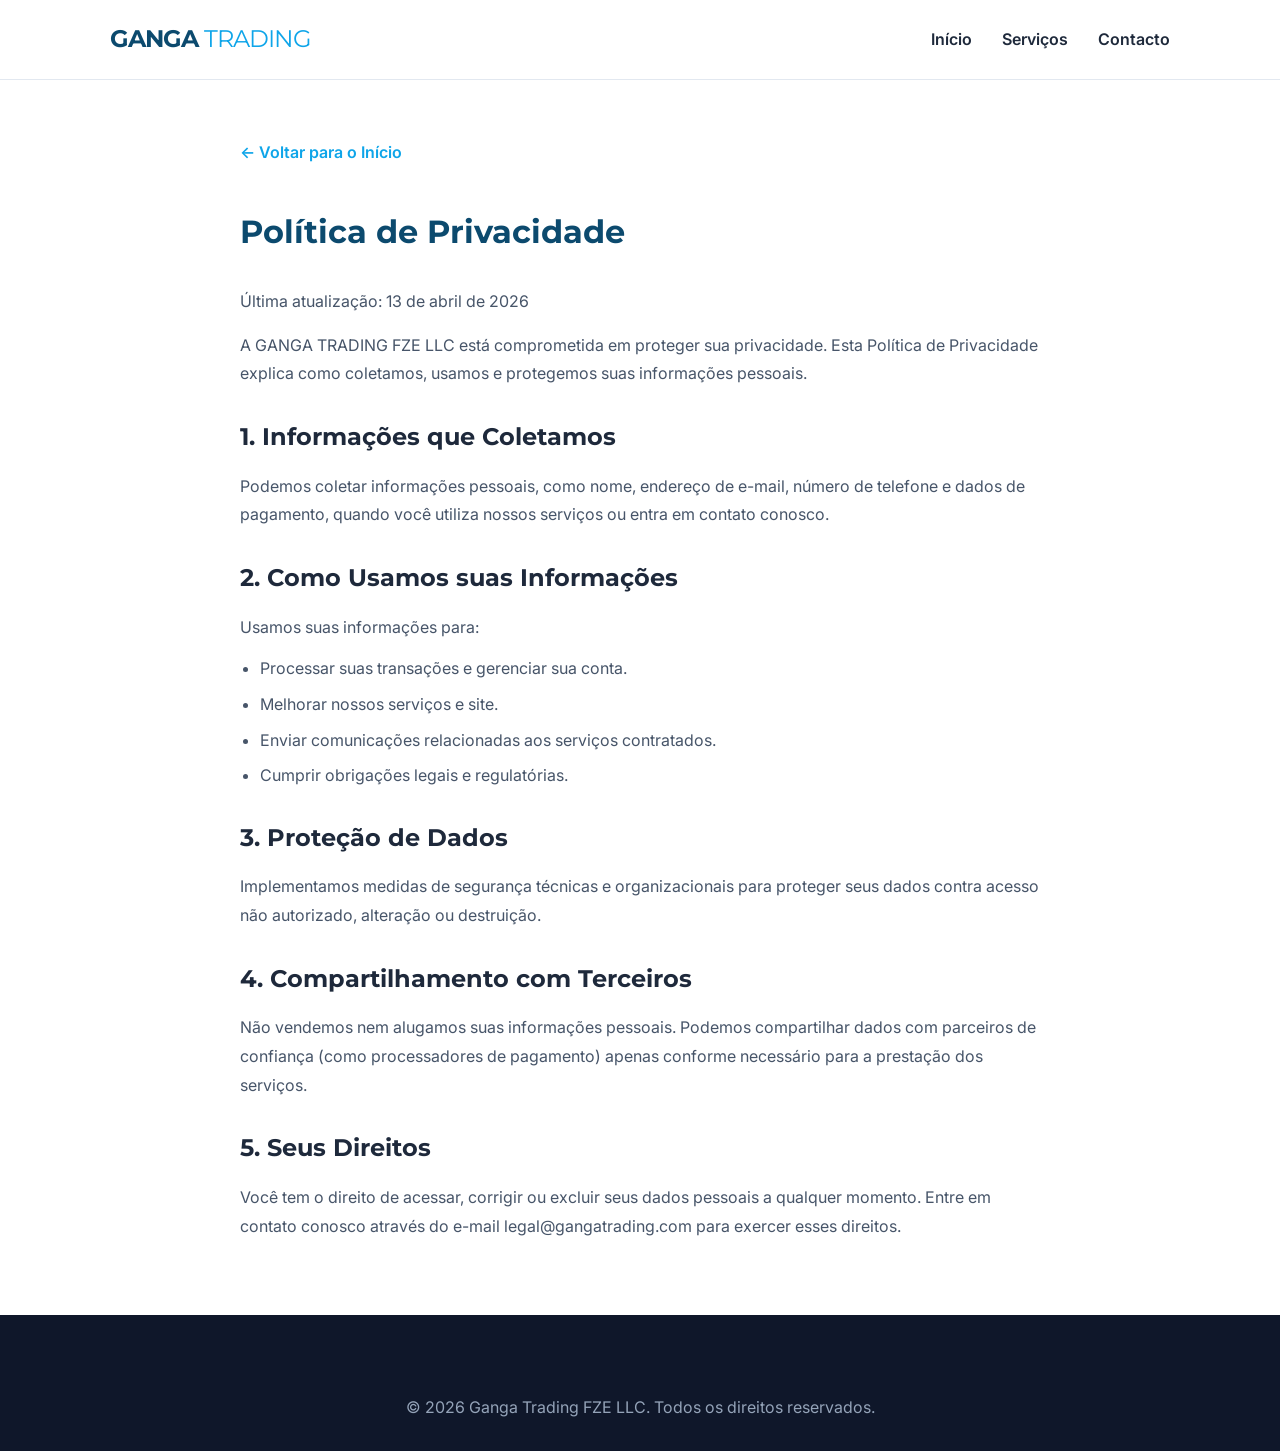
==== privacy.html @ 461d2998 "first commit" ====
<!DOCTYPE html>
<html lang="pt">

<head>
    <meta charset="UTF-8">
    <meta name="viewport" content="width=device-width, initial-scale=1.0">
    <title>Política de Privacidade | Ganga Trading FZE LLC</title>
    <link rel="stylesheet" href="style.css">
    <link href="https://fonts.googleapis.com/css2?family=Inter:wght@400;600;700&family=Montserrat:wght@700&display=swap"
        rel="stylesheet">
    <style>
        .legal-content {
            padding: 60px 0;
            max-width: 800px;
            margin: 0 auto;
        }

        .legal-content h1 {
            margin-bottom: 30px;
            color: var(--primary-color);
        }

        .legal-content h2 {
            margin: 30px 0 15px;
            font-size: 1.5rem;
        }

        .legal-content p {
            margin-bottom: 15px;
            color: #475569;
            line-height: 1.8;
        }

        .legal-content ul {
            margin-bottom: 20px;
            padding-left: 20px;
            color: #475569;
        }

        .legal-content li {
            margin-bottom: 10px;
        }

        .back-link {
            margin-bottom: 40px;
            display: inline-block;
            color: var(--secondary-color);
            text-decoration: none;
            font-weight: 600;
        }
    </style>
</head>

<body>
    <header>
        <nav class="container">
            <div class="logo">GANGA <span>TRADING</span></div>
            <ul>
                <li><a href="index.html">Início</a></li>
                <li><a href="index.html#services">Serviços</a></li>
                <li><a href="index.html#contact">Contacto</a></li>
            </ul>
        </nav>
    </header>

    <main class="container">
        <div class="legal-content">
            <a href="index.html" class="back-link">&larr; Voltar para o Início</a>
            <h1>Política de Privacidade</h1>
            <p>Última atualização: 13 de abril de 2026</p>

            <p>A GANGA TRADING FZE LLC está comprometida em proteger sua privacidade. Esta Política de Privacidade
                explica como coletamos, usamos e protegemos suas informações pessoais.</p>

            <h2>1. Informações que Coletamos</h2>
            <p>Podemos coletar informações pessoais, como nome, endereço de e-mail, número de telefone e dados de
                pagamento, quando você utiliza nossos serviços ou entra em contato conosco.</p>

            <h2>2. Como Usamos suas Informações</h2>
            <p>Usamos suas informações para:</p>
            <ul>
                <li>Processar suas transações e gerenciar sua conta.</li>
                <li>Melhorar nossos serviços e site.</li>
                <li>Enviar comunicações relacionadas aos serviços contratados.</li>
                <li>Cumprir obrigações legais e regulatórias.</li>
            </ul>

            <h2>3. Proteção de Dados</h2>
            <p>Implementamos medidas de segurança técnicas e organizacionais para proteger seus dados contra acesso não
                autorizado, alteração ou destruição.</p>

            <h2>4. Compartilhamento com Terceiros</h2>
            <p>Não vendemos nem alugamos suas informações pessoais. Podemos compartilhar dados com parceiros de
                confiança (como processadores de pagamento) apenas conforme necessário para a prestação dos serviços.
            </p>

            <h2>5. Seus Direitos</h2>
            <p>Você tem o direito de acessar, corrigir ou excluir seus dados pessoais a qualquer momento. Entre em
                contato conosco através do e-mail legal@gangatrading.com para exercer esses direitos.</p>
        </div>
    </main>

    <footer>
        <div class="container text-center">
            <p>&copy; 2026 Ganga Trading FZE LLC. Todos os direitos reservados.</p>
        </div>
    </footer>
</body>

</html>
---- style.css ----
:root {
    --primary-color: #0c4a6e;
    /* Deep Ocean Blue */
    --secondary-color: #0ea5e9;
    /* Sky Blue */
    --accent-color: #f59e0b;
    /* Gold/Amber */
    --text-color: #1e293b;
    --light-bg: #f8fafc;
    --dark-bg: #0f172a;
    --white: #ffffff;
    --container-width: 1100px;
    --transition: all 0.3s ease;
}

* {
    margin: 0;
    padding: 0;
    box-sizing: border-box;
}

body {
    font-family: 'Inter', sans-serif;
    line-height: 1.6;
    color: var(--text-color);
    background-color: var(--white);
    overflow-x: hidden;
}

h1,
h2,
h3,
.logo {
    font-family: 'Montserrat', sans-serif;
    font-weight: 700;
}

.container {
    max-width: var(--container-width);
    margin: 0 auto;
    padding: 0 20px;
}

.text-center {
    text-align: center;
}

/* Header & Nav */
header {
    background: rgba(255, 255, 255, 0.95);
    backdrop-filter: blur(10px);
    height: 80px;
    display: flex;
    align-items: center;
    position: sticky;
    top: 0;
    z-index: 1000;
    border-bottom: 1px solid #e2e8f0;
}

nav {
    display: flex;
    justify-content: space-between;
    align-items: center;
    width: 100%;
}

.logo {
    font-size: 1.5rem;
    color: var(--primary-color);
    letter-spacing: -1px;
}

.logo span {
    color: var(--secondary-color);
    font-weight: 400;
}

nav ul {
    display: flex;
    list-style: none;
}

nav ul li {
    margin-left: 30px;
}

nav ul li a {
    text-decoration: none;
    color: var(--text-color);
    font-weight: 600;
    transition: var(--transition);
}

nav ul li a:hover {
    color: var(--secondary-color);
}

/* Hero Section */
.hero {
    background: linear-gradient(135deg, var(--primary-color) 0%, #000 100%);
    color: var(--white);
    padding: 140px 0;
    position: relative;
}

.hero::after {
    content: '';
    position: absolute;
    top: 0;
    left: 0;
    right: 0;
    bottom: 0;
    background: url('https://images.unsplash.com/photo-1486406146926-c627a92ad1ab?auto=format&fit=crop&q=80&w=2070') center/cover;
    opacity: 0.2;
    z-index: 1;
}

.hero-content {
    position: relative;
    z-index: 2;
    max-width: 700px;
}

.hero h1 {
    font-size: 3.5rem;
    line-height: 1.1;
    margin-bottom: 20px;
}

.hero h1 span {
    color: var(--secondary-color);
}

.hero p {
    font-size: 1.2rem;
    margin-bottom: 40px;
    opacity: 0.9;
}

.cta-buttons {
    display: flex;
    gap: 20px;
}

.btn {
    padding: 14px 28px;
    border-radius: 8px;
    text-decoration: none;
    font-weight: 600;
    transition: var(--transition);
    display: inline-block;
}

.btn-primary {
    background: var(--secondary-color);
    color: var(--white);
}

.btn-primary:hover {
    background: #0ea5e9e0;
    transform: translateY(-2px);
    box-shadow: 0 10px 20px rgba(14, 165, 233, 0.3);
}

.btn-secondary {
    border: 2px solid var(--white);
    color: var(--white);
}

.btn-secondary:hover {
    background: var(--white);
    color: var(--primary-color);
}

/* About Section */
.about {
    padding: 100px 0;
}

.about-grid {
    display: grid;
    grid-template-columns: 1fr 1fr;
    gap: 60px;
    align-items: center;
}

.about h2 {
    font-size: 2.5rem;
    margin-bottom: 25px;
    color: var(--primary-color);
}

.about p {
    margin-bottom: 20px;
    font-size: 1.1rem;
}

.image-box {
    width: 100%;
    height: 400px;
    background: #e2e8f0 url('https://images.unsplash.com/photo-1522202176988-66273c2fd55f?auto=format&fit=crop&q=80&w=2071') center/cover;
    border-radius: 20px;
    box-shadow: 0 20px 40px rgba(0, 0, 0, 0.1);
}

/* Services */
.services {
    background: var(--light-bg);
    padding: 100px 0;
}

.services h2 {
    font-size: 2.5rem;
    margin-bottom: 10px;
}

.section-subtitle {
    font-size: 1.1rem;
    color: #64748b;
    margin-bottom: 60px;
}

.services-grid {
    display: grid;
    grid-template-columns: repeat(3, 1fr);
    gap: 30px;
}

.service-card {
    background: var(--white);
    padding: 50px 30px;
    border-radius: 16px;
    transition: var(--transition);
    border: 1px solid #e2e8f0;
}

.service-card:hover {
    transform: translateY(-10px);
    box-shadow: 0 20px 40px rgba(0, 0, 0, 0.05);
    border-color: var(--secondary-color);
}

.service-card .icon {
    font-size: 2.5rem;
    margin-bottom: 20px;
}

.service-card h3 {
    margin-bottom: 15px;
}

/* Partners Section */
.partners {
    padding: 100px 0;
    border-top: 1px solid #e2e8f0;
}

.partners h2 {
    font-size: 2.2rem;
    margin-bottom: 50px;
    color: var(--primary-color);
}

.partners-logo-grid {
    display: flex;
    justify-content: center;
    align-items: center;
    gap: 40px;
}

.partner-logo {
    text-align: center;
    max-width: 250px;
}

.partner-logo img {
    max-width: 100%;
    height: auto;
    filter: grayscale(100%);
    opacity: 0.6;
    transition: var(--transition);
    margin-bottom: 10px;
}

.partner-logo:hover img {
    filter: grayscale(0%);
    opacity: 1;
}

.partner-logo p {
    font-size: 0.9rem;
    color: #64748b;
    font-weight: 500;
}

/* Footer */
footer {
    background: var(--dark-bg);
    color: var(--white);
    padding: 80px 0 30px;
}

.footer-grid {
    display: grid;
    grid-template-columns: 2fr 1fr 1fr;
    gap: 60px;
    margin-bottom: 60px;
}

footer .logo {
    color: var(--white);
    margin-bottom: 20px;
}

footer h4 {
    color: var(--white);
    margin-bottom: 20px;
}

footer ul {
    list-style: none;
}

footer ul li {
    margin-bottom: 10px;
}

footer ul li a {
    color: #94a3b8;
    text-decoration: none;
    transition: var(--transition);
}

footer ul li a:hover {
    color: var(--secondary-color);
}

footer p {
    color: #94a3b8;
}

.footer-bottom {
    padding-top: 30px;
    border-top: 1px solid #1e293b;
    font-size: 0.9rem;
    color: #64748b;
}

/* Responsive */
@media (max-width: 900px) {

    .about-grid,
    .services-grid,
    .footer-grid {
        grid-template-columns: 1fr;
    }

    .hero h1 {
        font-size: 2.5rem;
    }

    .hero {
        padding: 100px 0;
    }
}
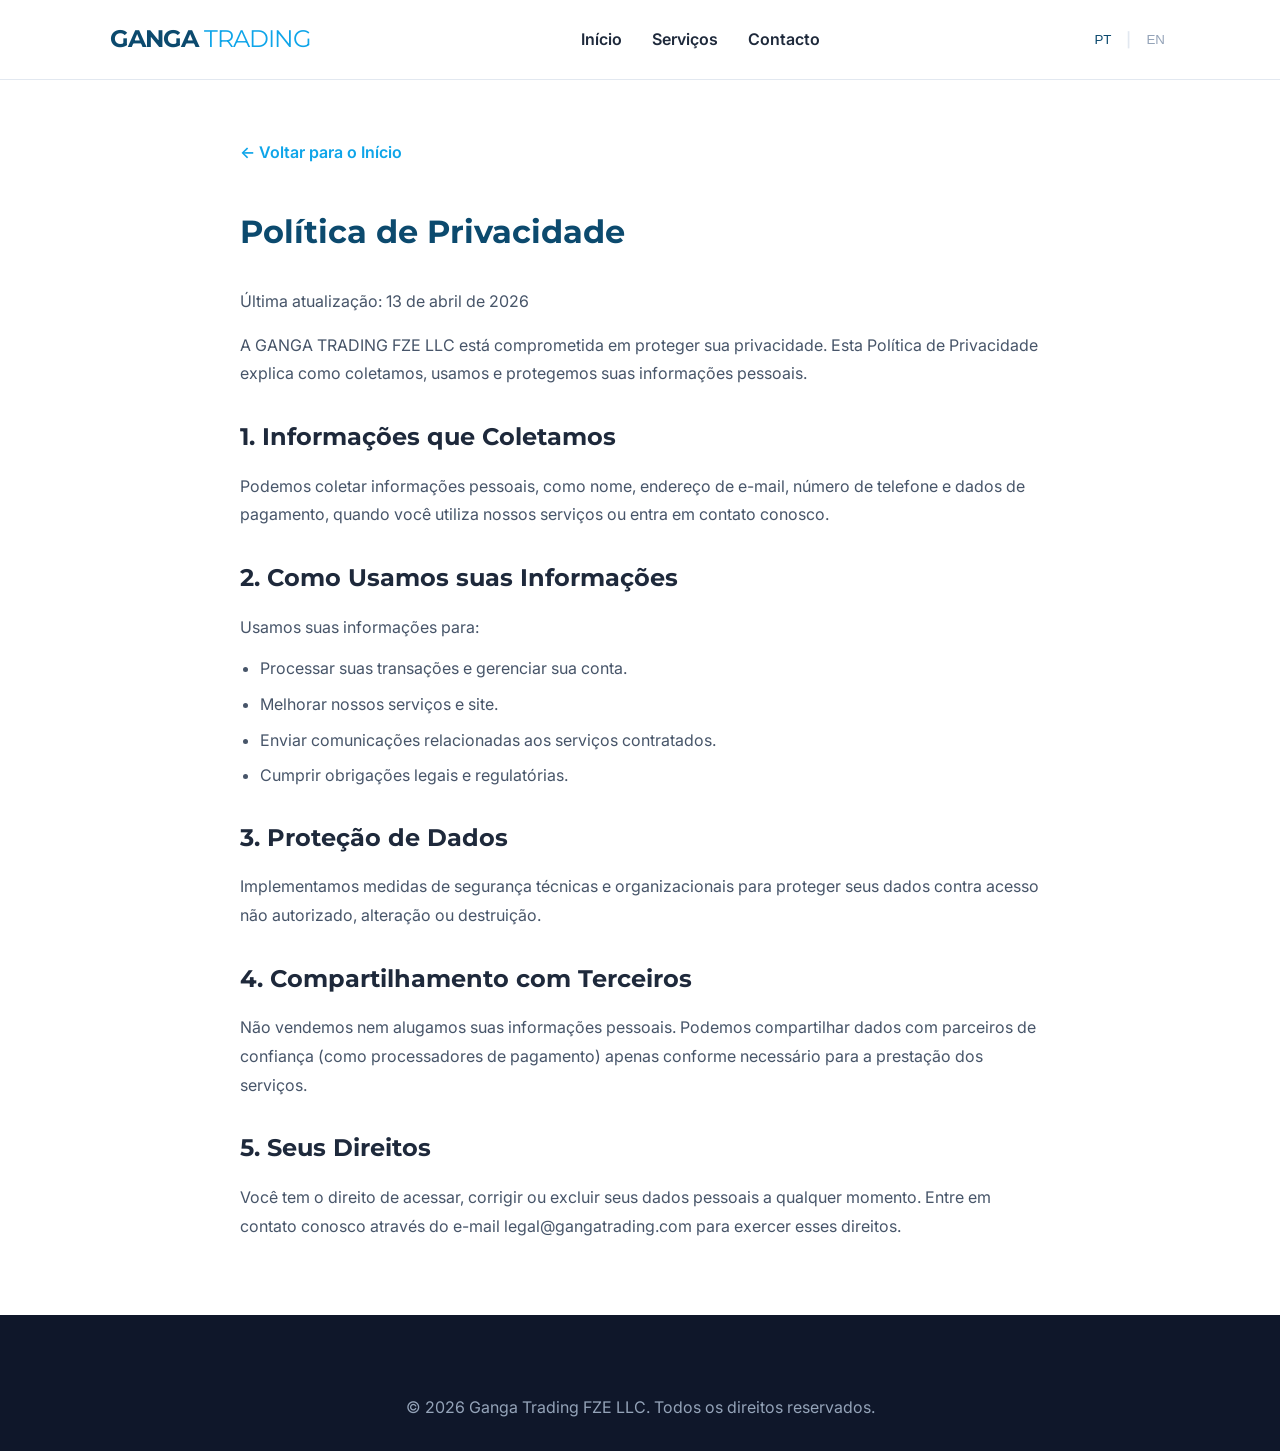
==== commit 62263cf1: "add tradutions" ====
--- a/privacy.html
+++ b/privacy.html
@@ -55,56 +55,88 @@
     <header>
         <nav class="container">
             <div class="logo">GANGA <span>TRADING</span></div>
-            <ul>
-                <li><a href="index.html">Início</a></li>
-                <li><a href="index.html#services">Serviços</a></li>
-                <li><a href="index.html#contact">Contacto</a></li>
+            <ul class="nav-links">
+                <li><a href="index.html" data-pt="Início" data-en="Home">Início</a></li>
+                <li><a href="index.html#services" data-pt="Serviços" data-en="Services">Serviços</a></li>
+                <li><a href="index.html#contact" data-pt="Contacto" data-en="Contact">Contacto</a></li>
             </ul>
+            <div class="lang-selector">
+                <button class="lang-btn active" data-lang="pt">PT</button>
+                <span class="divider">|</span>
+                <button class="lang-btn" data-lang="en">EN</button>
+            </div>
         </nav>
     </header>
 
     <main class="container">
         <div class="legal-content">
-            <a href="index.html" class="back-link">&larr; Voltar para o Início</a>
-            <h1>Política de Privacidade</h1>
-            <p>Última atualização: 13 de abril de 2026</p>
+            <a href="index.html" class="back-link" data-pt="&larr; Voltar para o Início"
+                data-en="&larr; Back to Home">&larr; Voltar para o Início</a>
+            <h1 data-pt="Política de Privacidade" data-en="Privacy Policy">Política de Privacidade</h1>
+            <p data-pt="Última atualização: 13 de abril de 2026" data-en="Last updated: April 13, 2026">Última
+                atualização: 13 de abril de 2026</p>
 
-            <p>A GANGA TRADING FZE LLC está comprometida em proteger sua privacidade. Esta Política de Privacidade
+            <p data-pt="A GANGA TRADING FZE LLC está comprometida em proteger sua privacidade. Esta Política de Privacidade explica como coletamos, usamos e protegemos suas informações pessoais."
+                data-en="GANGA TRADING FZE LLC is committed to protecting your privacy. This Privacy Policy explains how we collect, use, and protect your personal information.">
+                A GANGA TRADING FZE LLC está comprometida em proteger sua privacidade. Esta Política de Privacidade
                 explica como coletamos, usamos e protegemos suas informações pessoais.</p>
 
-            <h2>1. Informações que Coletamos</h2>
-            <p>Podemos coletar informações pessoais, como nome, endereço de e-mail, número de telefone e dados de
+            <h2 data-pt="1. Informações que Coletamos" data-en="1. Information We Collect">1. Informações que Coletamos
+            </h2>
+            <p data-pt="Podemos coletar informações pessoais, como nome, endereço de e-mail, número de telefone e dados de pagamento, quando você utiliza nossos serviços ou entra em contato conosco."
+                data-en="We may collect personal information such as name, email address, phone number, and payment data when you use our services or contact us.">
+                Podemos coletar informações pessoais, como nome, endereço de e-mail, número de telefone e dados de
                 pagamento, quando você utiliza nossos serviços ou entra em contato conosco.</p>
 
-            <h2>2. Como Usamos suas Informações</h2>
-            <p>Usamos suas informações para:</p>
+            <h2 data-pt="2. Como Usamos suas Informações" data-en="2. How We Use Your Information">2. Como Usamos suas
+                Informações</h2>
+            <p data-pt="Usamos suas informações para:" data-en="We use your information to:">Usamos suas informações
+                para:</p>
             <ul>
-                <li>Processar suas transações e gerenciar sua conta.</li>
-                <li>Melhorar nossos serviços e site.</li>
-                <li>Enviar comunicações relacionadas aos serviços contratados.</li>
-                <li>Cumprir obrigações legais e regulatórias.</li>
+                <li data-pt="Processar suas transações e gerenciar sua conta."
+                    data-en="Process your transactions and manage your account.">Processar suas transações e gerenciar
+                    sua conta.</li>
+                <li data-pt="Melhorar nossos serviços e site." data-en="Improve our services and website.">Melhorar
+                    nossos serviços e site.</li>
+                <li data-pt="Enviar comunicações relacionadas aos serviços contratados."
+                    data-en="Send communications related to the contracted services.">Enviar comunicações relacionadas
+                    aos serviços contratados.</li>
+                <li data-pt="Cumprir obrigações legais e regulatórias."
+                    data-en="Comply with legal and regulatory obligations.">Cumprir obrigações legais e regulatórias.
+                </li>
             </ul>
 
-            <h2>3. Proteção de Dados</h2>
-            <p>Implementamos medidas de segurança técnicas e organizacionais para proteger seus dados contra acesso não
+            <h2 data-pt="3. Proteção de Dados" data-en="3. Data Protection">3. Proteção de Dados</h2>
+            <p data-pt="Implementamos medidas de segurança técnicas e organizacionais para proteger seus dados contra acesso não autorizado, alteração ou destruição."
+                data-en="We implement technical and organizational security measures to protect your data against unauthorized access, alteration, or destruction.">
+                Implementamos medidas de segurança técnicas e organizacionais para proteger seus dados contra acesso não
                 autorizado, alteração ou destruição.</p>
 
-            <h2>4. Compartilhamento com Terceiros</h2>
-            <p>Não vendemos nem alugamos suas informações pessoais. Podemos compartilhar dados com parceiros de
+            <h2 data-pt="4. Compartilhamento com Terceiros" data-en="4. Sharing with Third Parties">4. Compartilhamento
+                com Terceiros</h2>
+            <p data-pt="Não vendemos nem alugamos suas informações pessoais. Podemos compartilhar dados com parceiros de confiança (como processadores de pagamento) apenas conforme necessário para a prestação dos serviços."
+                data-en="We do not sell or rent your personal information. We may share data with trusted partners (such as payment processors) only as necessary to provide services.">
+                Não vendemos nem alugamos suas informações pessoais. Podemos compartilhar dados com parceiros de
                 confiança (como processadores de pagamento) apenas conforme necessário para a prestação dos serviços.
             </p>
 
-            <h2>5. Seus Direitos</h2>
-            <p>Você tem o direito de acessar, corrigir ou excluir seus dados pessoais a qualquer momento. Entre em
+            <h2 data-pt="5. Seus Direitos" data-en="5. Your Rights">5. Seus Direitos</h2>
+            <p data-pt="Você tem o direito de acessar, corrigir ou excluir seus dados pessoais a qualquer momento. Entre em contato conosco através do e-mail legal@gangatrading.com para exercer esses direitos."
+                data-en="You have the right to access, correct, or delete your personal data at any time. Contact us at legal@gangatrading.com to exercise these rights.">
+                Você tem o direito de acessar, corrigir ou excluir seus dados pessoais a qualquer momento. Entre em
                 contato conosco através do e-mail legal@gangatrading.com para exercer esses direitos.</p>
         </div>
     </main>
 
     <footer>
         <div class="container text-center">
-            <p>&copy; 2026 Ganga Trading FZE LLC. Todos os direitos reservados.</p>
+            <p data-pt="&copy; 2026 Ganga Trading FZE LLC. Todos os direitos reservados."
+                data-en="&copy; 2026 Ganga Trading FZE LLC. All rights reserved.">&copy; 2026 Ganga Trading FZE LLC.
+                Todos os direitos reservados.</p>
         </div>
     </footer>
+
+    <script src="scripts.js"></script>
 </body>
 
 </html>
--- a/style.css
+++ b/style.css
@@ -96,6 +96,36 @@
     color: var(--secondary-color);
 }
 
+.lang-selector {
+    display: flex;
+    align-items: center;
+    gap: 10px;
+    margin-left: 30px;
+    font-size: 0.9rem;
+    font-weight: 600;
+}
+
+.lang-btn {
+    background: none;
+    border: none;
+    color: #94a3b8;
+    cursor: pointer;
+    padding: 5px;
+    transition: var(--transition);
+}
+
+.lang-btn:hover {
+    color: var(--secondary-color);
+}
+
+.lang-btn.active {
+    color: var(--primary-color);
+}
+
+.divider {
+    color: #e2e8f0;
+}
+
 /* Hero Section */
 .hero {
     background: linear-gradient(135deg, var(--primary-color) 0%, #000 100%);
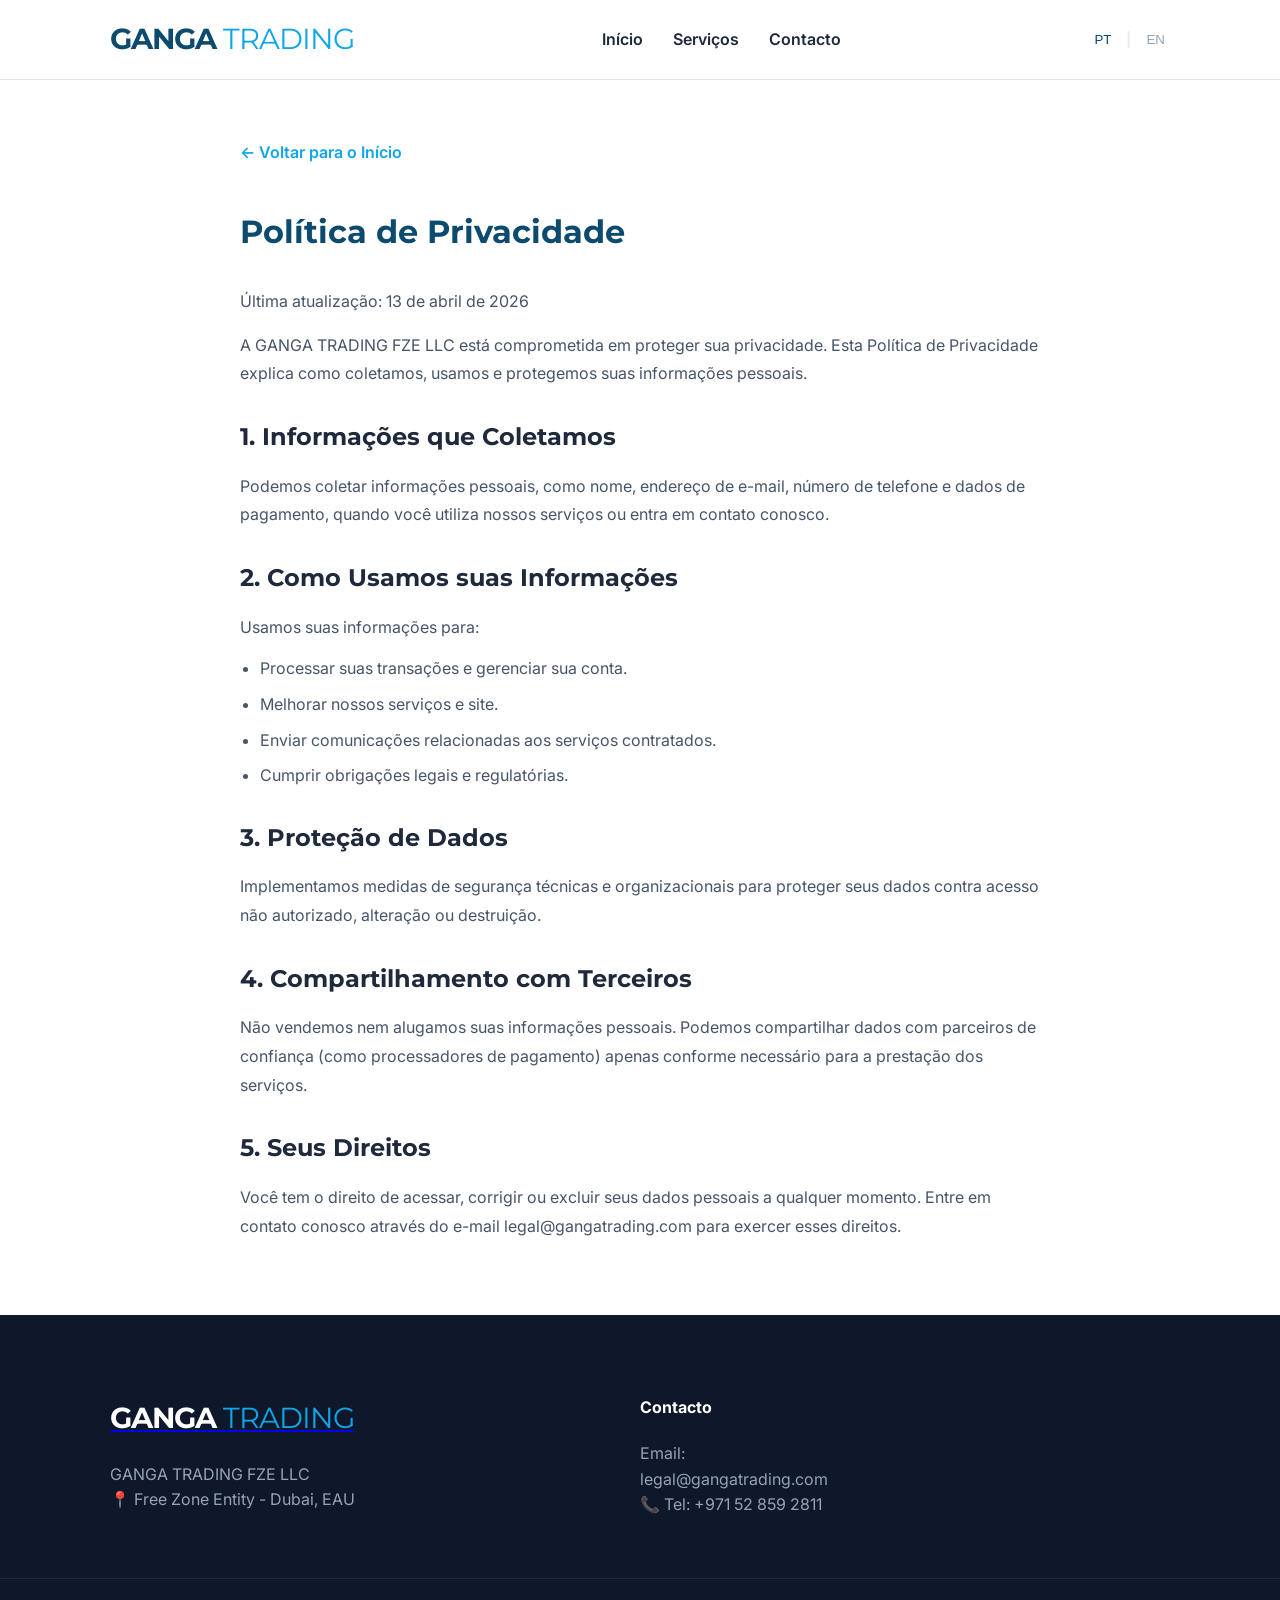
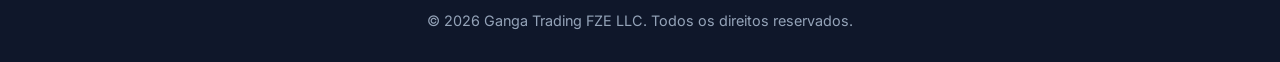
==== commit 35d1c192: "add contacts" ====
--- a/privacy.html
+++ b/privacy.html
@@ -54,7 +54,9 @@
 <body>
     <header>
         <nav class="container">
-            <div class="logo">GANGA <span>TRADING</span></div>
+            <a href="index.html" class="logo-link">
+                <div class="logo">GANGA <span>TRADING</span></div>
+            </a>
             <ul class="nav-links">
                 <li><a href="index.html" data-pt="Início" data-en="Home">Início</a></li>
                 <li><a href="index.html#services" data-pt="Serviços" data-en="Services">Serviços</a></li>
@@ -69,67 +71,88 @@
     </header>
 
     <main class="container">
-        <div class="legal-content">
-            <a href="index.html" class="back-link" data-pt="&larr; Voltar para o Início"
+        <div class="legal-content reveal">
+            <a href="index.html" class="back-link reveal stagger-1" data-pt="&larr; Voltar para o Início"
                 data-en="&larr; Back to Home">&larr; Voltar para o Início</a>
-            <h1 data-pt="Política de Privacidade" data-en="Privacy Policy">Política de Privacidade</h1>
-            <p data-pt="Última atualização: 13 de abril de 2026" data-en="Last updated: April 13, 2026">Última
-                atualização: 13 de abril de 2026</p>
+            <h1 class="reveal stagger-1" data-pt="Política de Privacidade" data-en="Privacy Policy">Política de
+                Privacidade</h1>
+            <p class="reveal stagger-1" data-pt="Última atualização: 13 de abril de 2026"
+                data-en="Last updated: April 13, 2026">Última atualização: 13 de abril de 2026</p>
 
-            <p data-pt="A GANGA TRADING FZE LLC está comprometida em proteger sua privacidade. Esta Política de Privacidade explica como coletamos, usamos e protegemos suas informações pessoais."
-                data-en="GANGA TRADING FZE LLC is committed to protecting your privacy. This Privacy Policy explains how we collect, use, and protect your personal information.">
-                A GANGA TRADING FZE LLC está comprometida em proteger sua privacidade. Esta Política de Privacidade
-                explica como coletamos, usamos e protegemos suas informações pessoais.</p>
+            <div class="reveal stagger-1">
+                <p data-pt="A GANGA TRADING FZE LLC está comprometida em proteger sua privacidade. Esta Política de Privacidade explica como coletamos, usamos e protegemos suas informações pessoais."
+                    data-en="GANGA TRADING FZE LLC is committed to protecting your privacy. This Privacy Policy explains how we collect, use, and protect your personal information.">
+                    A GANGA TRADING FZE LLC está comprometida em proteger sua privacidade. Esta Política de Privacidade
+                    explica como coletamos, usamos e protegemos suas informações pessoais.</p>
 
-            <h2 data-pt="1. Informações que Coletamos" data-en="1. Information We Collect">1. Informações que Coletamos
-            </h2>
-            <p data-pt="Podemos coletar informações pessoais, como nome, endereço de e-mail, número de telefone e dados de pagamento, quando você utiliza nossos serviços ou entra em contato conosco."
-                data-en="We may collect personal information such as name, email address, phone number, and payment data when you use our services or contact us.">
-                Podemos coletar informações pessoais, como nome, endereço de e-mail, número de telefone e dados de
-                pagamento, quando você utiliza nossos serviços ou entra em contato conosco.</p>
+                <h2 data-pt="1. Informações que Coletamos" data-en="1. Information We Collect">1. Informações que
+                    Coletamos</h2>
+                <p data-pt="Podemos coletar informações pessoais, como nome, endereço de e-mail, número de telefone e dados de pagamento, quando você utiliza nossos serviços ou entra em contato conosco."
+                    data-en="We may collect personal information such as name, email address, phone number, and payment data when you use our services or contact us.">
+                    Podemos coletar informações pessoais, como nome, endereço de e-mail, número de telefone e dados de
+                    pagamento, quando você utiliza nossos serviços ou entra em contato conosco.</p>
+            </div>
 
-            <h2 data-pt="2. Como Usamos suas Informações" data-en="2. How We Use Your Information">2. Como Usamos suas
-                Informações</h2>
-            <p data-pt="Usamos suas informações para:" data-en="We use your information to:">Usamos suas informações
-                para:</p>
-            <ul>
-                <li data-pt="Processar suas transações e gerenciar sua conta."
-                    data-en="Process your transactions and manage your account.">Processar suas transações e gerenciar
-                    sua conta.</li>
-                <li data-pt="Melhorar nossos serviços e site." data-en="Improve our services and website.">Melhorar
-                    nossos serviços e site.</li>
-                <li data-pt="Enviar comunicações relacionadas aos serviços contratados."
-                    data-en="Send communications related to the contracted services.">Enviar comunicações relacionadas
-                    aos serviços contratados.</li>
-                <li data-pt="Cumprir obrigações legais e regulatórias."
-                    data-en="Comply with legal and regulatory obligations.">Cumprir obrigações legais e regulatórias.
-                </li>
-            </ul>
+            <div class="reveal stagger-2">
+                <h2 data-pt="2. Como Usamos suas Informações" data-en="2. How We Use Your Information">2. Como Usamos
+                    suas Informações</h2>
+                <p data-pt="Usamos suas informações para:" data-en="We use your information to:">Usamos suas informações
+                    para:</p>
+                <ul>
+                    <li data-pt="Processar suas transações e gerenciar sua conta."
+                        data-en="Process your transactions and manage your account.">Processar suas transações e
+                        gerenciar sua conta.</li>
+                    <li data-pt="Melhorar nossos serviços e site." data-en="Improve our services and website.">Melhorar
+                        nossos serviços e site.</li>
+                    <li data-pt="Enviar comunicações relacionadas aos serviços contratados."
+                        data-en="Send communications related to the contracted services.">Enviar comunicações
+                        relacionadas aos serviços contratados.</li>
+                    <li data-pt="Cumprir obrigações legais e regulatórias."
+                        data-en="Comply with legal and regulatory obligations.">Cumprir obrigações legais e
+                        regulatórias.</li>
+                </ul>
+            </div>
 
-            <h2 data-pt="3. Proteção de Dados" data-en="3. Data Protection">3. Proteção de Dados</h2>
-            <p data-pt="Implementamos medidas de segurança técnicas e organizacionais para proteger seus dados contra acesso não autorizado, alteração ou destruição."
-                data-en="We implement technical and organizational security measures to protect your data against unauthorized access, alteration, or destruction.">
-                Implementamos medidas de segurança técnicas e organizacionais para proteger seus dados contra acesso não
-                autorizado, alteração ou destruição.</p>
+            <div class="reveal stagger-3">
+                <h2 data-pt="3. Proteção de Dados" data-en="3. Data Protection">3. Proteção de Dados</h2>
+                <p data-pt="Implementamos medidas de segurança técnicas e organizacionais para proteger seus dados contra acesso não autorizado, alteração ou destruição."
+                    data-en="We implement technical and organizational security measures to protect your data against unauthorized access, alteration, or destruction.">
+                    Implementamos medidas de segurança técnicas e organizacionais para proteger seus dados contra acesso
+                    não autorizado, alteração ou destruição.</p>
 
-            <h2 data-pt="4. Compartilhamento com Terceiros" data-en="4. Sharing with Third Parties">4. Compartilhamento
-                com Terceiros</h2>
-            <p data-pt="Não vendemos nem alugamos suas informações pessoais. Podemos compartilhar dados com parceiros de confiança (como processadores de pagamento) apenas conforme necessário para a prestação dos serviços."
-                data-en="We do not sell or rent your personal information. We may share data with trusted partners (such as payment processors) only as necessary to provide services.">
-                Não vendemos nem alugamos suas informações pessoais. Podemos compartilhar dados com parceiros de
-                confiança (como processadores de pagamento) apenas conforme necessário para a prestação dos serviços.
-            </p>
+                <h2 data-pt="4. Compartilhamento com Terceiros" data-en="4. Sharing with Third Parties">4.
+                    Compartilhamento com Terceiros</h2>
+                <p data-pt="Não vendemos nem alugamos suas informações pessoais. Podemos compartilhar dados com parceiros de confiança (como processadores de pagamento) apenas conforme necessário para a prestação dos serviços."
+                    data-en="We do not sell or rent your personal information. We may share data with trusted partners (such as payment processors) only as necessary to provide services.">
+                    Não vendemos nem alugamos suas informações pessoais. Podemos compartilhar dados com parceiros de
+                    confiança (como processadores de pagamento) apenas conforme necessário para a prestação dos
+                    serviços.</p>
 
-            <h2 data-pt="5. Seus Direitos" data-en="5. Your Rights">5. Seus Direitos</h2>
-            <p data-pt="Você tem o direito de acessar, corrigir ou excluir seus dados pessoais a qualquer momento. Entre em contato conosco através do e-mail legal@gangatrading.com para exercer esses direitos."
-                data-en="You have the right to access, correct, or delete your personal data at any time. Contact us at legal@gangatrading.com to exercise these rights.">
-                Você tem o direito de acessar, corrigir ou excluir seus dados pessoais a qualquer momento. Entre em
-                contato conosco através do e-mail legal@gangatrading.com para exercer esses direitos.</p>
+                <h2 data-pt="5. Seus Direitos" data-en="5. Your Rights">5. Seus Direitos</h2>
+                <p data-pt="Você tem o direito de acessar, corrigir ou excluir seus dados pessoais a qualquer momento. Entre em contato conosco através do e-mail legal@gangatrading.com para exercer esses direitos."
+                    data-en="You have the right to access, correct, or delete your personal data at any time. Contact us at legal@gangatrading.com to exercise these rights.">
+                    Você tem o direito de acessar, corrigir ou excluir seus dados pessoais a qualquer momento. Entre em
+                    contato conosco através do e-mail legal@gangatrading.com para exercer esses direitos.</p>
+            </div>
         </div>
     </main>
 
     <footer>
-        <div class="container text-center">
+        <div class="container footer-grid">
+            <div class="footer-info reveal">
+                <a href="index.html" class="logo-link">
+                    <div class="logo">GANGA <span>TRADING</span></div>
+                </a>
+                <p>GANGA TRADING FZE LLC<br>📍 Free Zone Entity - Dubai, EAU</p>
+            </div>
+            <div class="footer-contact reveal stagger-2">
+                <h4 data-pt="Contacto" data-en="Contact">Contacto</h4>
+                <p>Email: legal@gangatrading.com</p>
+                <p>📞 <span data-pt="Tel: " data-en="Tel: ">Tel: </span> <a href="tel:+971528592811"
+                        style="color: inherit; text-decoration: none;">+971 52 859 2811</a></p>
+            </div>
+        </div>
+        <div class="footer-bottom text-center reveal">
             <p data-pt="&copy; 2026 Ganga Trading FZE LLC. Todos os direitos reservados."
                 data-en="&copy; 2026 Ganga Trading FZE LLC. All rights reserved.">&copy; 2026 Ganga Trading FZE LLC.
                 Todos os direitos reservados.</p>
--- a/style.css
+++ b/style.css
@@ -19,6 +19,10 @@
     box-sizing: border-box;
 }
 
+html {
+    scroll-behavior: smooth;
+}
+
 body {
     font-family: 'Inter', sans-serif;
     line-height: 1.6;
@@ -65,8 +69,14 @@
     width: 100%;
 }
 
+nav .logo-link {
+    text-decoration: none;
+    cursor: pointer;
+}
+
 .logo {
-    font-size: 1.5rem;
+    font-size: 1.8rem;
+    font-weight: 700;
     color: var(--primary-color);
     letter-spacing: -1px;
 }
@@ -377,6 +387,64 @@
     color: #64748b;
 }
 
+/* Animations */
+@keyframes fadeInUp {
+    from {
+        opacity: 0;
+        transform: translateY(30px);
+    }
+
+    to {
+        opacity: 1;
+        transform: translateY(0);
+    }
+}
+
+.animate {
+    animation: fadeInUp 1s ease forwards;
+}
+
+.reveal {
+    opacity: 0;
+    transform: translateY(40px);
+    transition: all 0.8s cubic-bezier(0.17, 0.55, 0.55, 1);
+}
+
+.reveal.active {
+    opacity: 1;
+    transform: translateY(0);
+}
+
+.stagger-1 {
+    transition-delay: 0.2s;
+}
+
+.stagger-2 {
+    transition-delay: 0.4s;
+}
+
+.stagger-3 {
+    transition-delay: 0.6s;
+}
+
+/* Hero Animation */
+.hero-content {
+    opacity: 0;
+    animation: fadeInUp 1.2s cubic-bezier(0.17, 0.55, 0.55, 1) forwards;
+}
+
+.hero-content h1 {
+    animation-delay: 0.2s;
+}
+
+.hero-content p {
+    animation-delay: 0.4s;
+}
+
+.hero-content .cta-buttons {
+    animation-delay: 0.6s;
+}
+
 /* Responsive */
 @media (max-width: 900px) {
 
